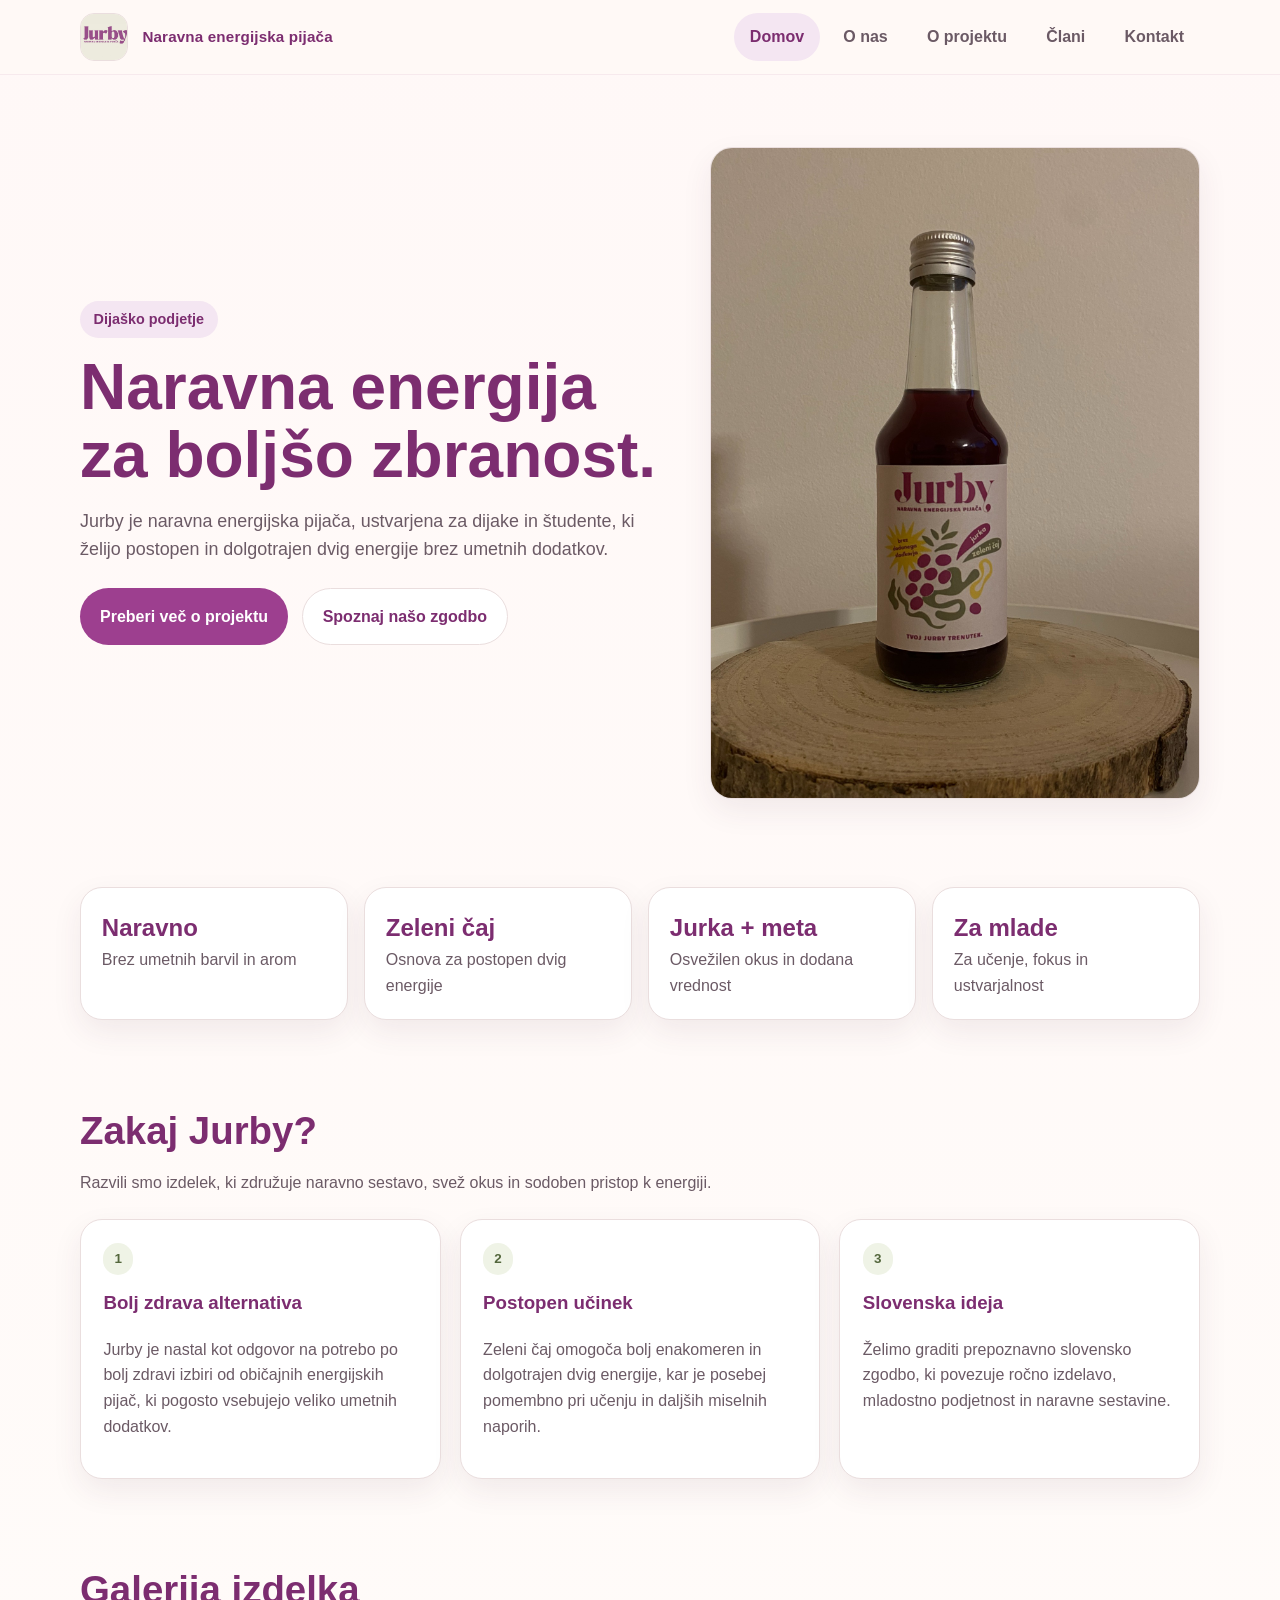
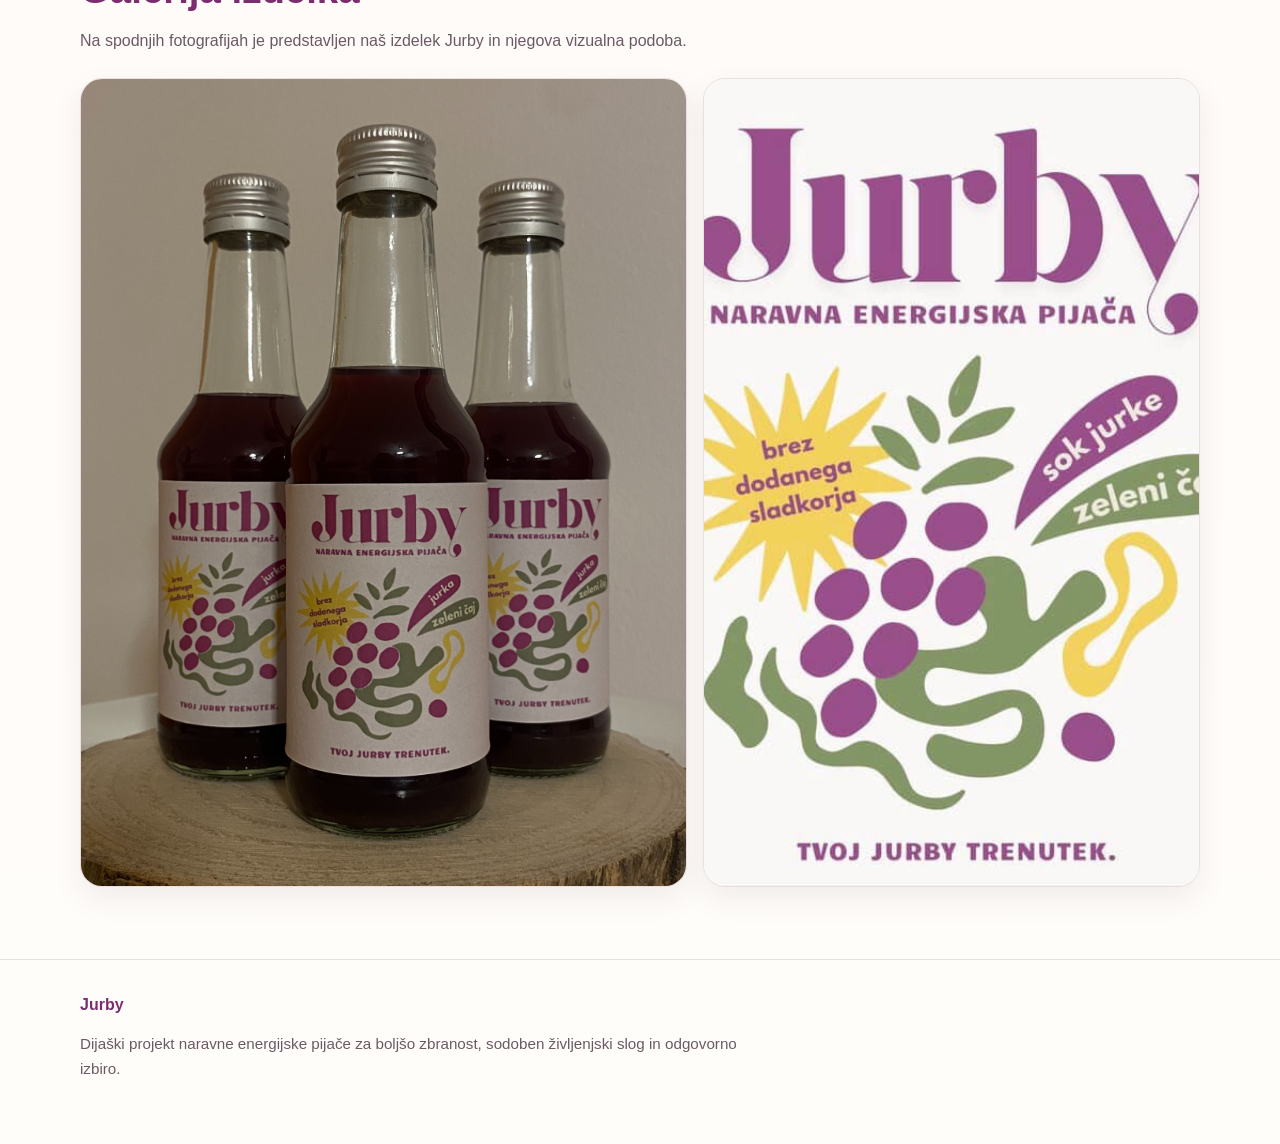
==== index.html @ 3bf28162 "Jurby 20260317 Naravna energijska pijača Jurby 20260317" ====
<!DOCTYPE html>
<html lang="sl">
<head>
  <meta charset="UTF-8">
  <meta name="viewport" content="width=device-width, initial-scale=1.0">
  <title>Jurby | Naravna energijska pijača</title>
  <meta name="description" content="Jurby je dijaški projekt naravne energijske pijače na osnovi zelenega čaja, jurkinega soka in mete.">
  <link rel="stylesheet" href="style.css">
</head>
<body>
  <header class="site-header">
    <div class="container navbar">
      <a class="brand" href="index.html">
        <img src="assets/jurbyLogo.jpg" alt="Jurby logotip">
        <span>Naravna energijska pijača</span>
      </a>
      <nav class="nav-links" aria-label="Glavna navigacija">
        <a class="active" href="index.html">Domov</a>
        <a href="about.html">O nas</a>
        <a href="project.html">O projektu</a>
        <a href="members.html">Člani</a>
        <a href="contact.html">Kontakt</a>
      </nav>
    </div>
  </header>

  <main>
    <section class="hero">
      <div class="container hero-grid">
        <div>
          <span class="eyebrow">Dijaško podjetje</span>
          <h1>Naravna energija za boljšo zbranost.</h1>
          <p class="lead">Jurby je naravna energijska pijača, ustvarjena za dijake in študente, ki želijo postopen in dolgotrajen dvig energije brez umetnih dodatkov.</p>
          <div class="cta-row">
            <a class="button primary" href="project.html">Preberi več o projektu</a>
            <a class="button secondary" href="about.html">Spoznaj našo zgodbo</a>
          </div>
        </div>
        <div class="hero-card">
          <img src="assets/izdelek-1.jpeg" alt="Steklenička pijače Jurby">
        </div>
      </div>
    </section>

    <section class="section">
      <div class="container">
        <div class="stats">
          <div class="card stat">
            <strong>Naravno</strong>
            <span>Brez umetnih barvil in arom</span>
          </div>
          <div class="card stat">
            <strong>Zeleni čaj</strong>
            <span>Osnova za postopen dvig energije</span>
          </div>
          <div class="card stat">
            <strong>Jurka + meta</strong>
            <span>Osvežilen okus in dodana vrednost</span>
          </div>
          <div class="card stat">
            <strong>Za mlade</strong>
            <span>Za učenje, fokus in ustvarjalnost</span>
          </div>
        </div>
      </div>
    </section>

    <section class="section">
      <div class="container">
        <h2 class="section-title">Zakaj Jurby?</h2>
        <p class="section-subtitle">Razvili smo izdelek, ki združuje naravno sestavo, svež okus in sodoben pristop k energiji.</p>
        <div class="grid-3">
          <article class="card feature">
            <span class="kicker">1</span>
            <h3>Bolj zdrava alternativa</h3>
            <p>Jurby je nastal kot odgovor na potrebo po bolj zdravi izbiri od običajnih energijskih pijač, ki pogosto vsebujejo veliko umetnih dodatkov.</p>
          </article>
          <article class="card feature">
            <span class="kicker">2</span>
            <h3>Postopen učinek</h3>
            <p>Zeleni čaj omogoča bolj enakomeren in dolgotrajen dvig energije, kar je posebej pomembno pri učenju in daljših miselnih naporih.</p>
          </article>
          <article class="card feature">
            <span class="kicker">3</span>
            <h3>Slovenska ideja</h3>
            <p>Želimo graditi prepoznavno slovensko zgodbo, ki povezuje ročno izdelavo, mladostno podjetnost in naravne sestavine.</p>
          </article>
        </div>
      </div>
    </section>

    <section class="section">
      <div class="container">
        <h2 class="section-title">Galerija izdelka</h2>
        <p class="section-subtitle">Na spodnjih fotografijah je predstavljen naš izdelek Jurby in njegova vizualna podoba.</p>
        <div class="gallery">
          <div class="card"><img src="assets/izdelek-3.jpeg" alt="Tri stekleničke pijače Jurby"></div>
          <div class="card"><img src="assets/logo-jurby.jpeg" alt="Jurby logotip"></div>
        </div>
      </div>
    </section>
  </main>

  <footer class="site-footer">
    <div class="container footer-grid">
      <div>
        <strong class="highlight">Jurby</strong>
        <p class="small">Dijaški projekt naravne energijske pijače za boljšo zbranost, sodoben življenjski slog in odgovorno izbiro.</p>
      </div>
      <div>
   
      </div>
    </div>
  </footer>
</body>
</html>
---- style.css ----
:root {
  --bg: #fff9f6;
  --card: #ffffff;
  --text: #3b2d35;
  --muted: #6b5a65;
  --primary: #9d3f8f;
  --primary-dark: #7c2d70;
  --accent: #91a36d;
  --accent-2: #efcc54;
  --border: #eadede;
  --shadow: 0 12px 30px rgba(74, 37, 61, 0.08);
  --radius: 22px;
  --max: 1120px;
}

* { box-sizing: border-box; }
html { scroll-behavior: smooth; }
body {
  margin: 0;
  font-family: Arial, Helvetica, sans-serif;
  color: var(--text);
  background: linear-gradient(180deg, #fff8f7 0%, #fffdfa 100%);
  line-height: 1.6;
}
img { max-width: 100%; display: block; }
a { color: inherit; text-decoration: none; }

.container {
  width: min(var(--max), calc(100% - 2rem));
  margin: 0 auto;
}

.site-header {
  position: sticky;
  top: 0;
  z-index: 20;
  background: rgba(255, 249, 246, 0.92);
  backdrop-filter: blur(12px);
  border-bottom: 1px solid rgba(157, 63, 143, 0.08);
}

.navbar {
  display: flex;
  align-items: center;
  justify-content: space-between;
  gap: 1rem;
  min-height: 74px;
}

.brand {
  display: flex;
  align-items: center;
  gap: 0.9rem;
  font-weight: 700;
}
.brand img {
  width: 48px;
  height: 48px;
  object-fit: cover;
  border-radius: 14px;
  border: 1px solid var(--border);
  background: white;
}
.brand span {
  font-size: 0.95rem;
  color: var(--primary-dark);
  letter-spacing: 0.01em;
}

.nav-links {
  display: flex;
  flex-wrap: wrap;
  gap: 0.45rem;
}
.nav-links a {
  padding: 0.7rem 1rem;
  border-radius: 999px;
  color: var(--muted);
  font-weight: 600;
}
.nav-links a:hover,
.nav-links a.active {
  background: #f4e6f2;
  color: var(--primary-dark);
}

.hero {
  padding: 4.5rem 0 3rem;
}
.hero-grid {
  display: grid;
  grid-template-columns: 1.1fr 0.9fr;
  gap: 2rem;
  align-items: center;
}
.eyebrow {
  display: inline-block;
  font-size: 0.9rem;
  font-weight: 700;
  color: var(--primary-dark);
  background: #f4e6f2;
  border-radius: 999px;
  padding: 0.45rem 0.85rem;
  margin-bottom: 1rem;
}
.hero h1, .page-hero h1 {
  font-size: clamp(2.2rem, 5vw, 4.2rem);
  line-height: 1.05;
  margin: 0 0 1rem;
  color: var(--primary-dark);
}
.lead {
  font-size: 1.12rem;
  color: var(--muted);
  margin-bottom: 1.5rem;
}
.cta-row {
  display: flex;
  flex-wrap: wrap;
  gap: 0.85rem;
}
.button {
  display: inline-flex;
  align-items: center;
  justify-content: center;
  padding: 0.92rem 1.25rem;
  border-radius: 999px;
  font-weight: 700;
  transition: 0.2s ease;
}
.button.primary {
  background: var(--primary);
  color: white;
}
.button.primary:hover { background: var(--primary-dark); }
.button.secondary {
  background: white;
  color: var(--primary-dark);
  border: 1px solid var(--border);
}
.button.secondary:hover { background: #faf2f8; }

.hero-card,
.card {
  background: var(--card);
  border: 1px solid var(--border);
  border-radius: var(--radius);
  box-shadow: var(--shadow);
}
.hero-card {
  overflow: hidden;
}
.hero-card img {
  width: 100%;
  height: 100%;
  object-fit: cover;
}

.section {
  padding: 2.5rem 0;
}
.section-title {
  font-size: clamp(1.7rem, 3vw, 2.5rem);
  color: var(--primary-dark);
  margin: 0 0 0.5rem;
}
.section-subtitle {
  color: var(--muted);
  margin: 0 0 1.5rem;
}

.stats {
  display: grid;
  grid-template-columns: repeat(4, 1fr);
  gap: 1rem;
}
.stat {
  padding: 1.3rem;
}
.stat strong {
  display: block;
  color: var(--primary-dark);
  font-size: 1.5rem;
}
.stat span { color: var(--muted); }

.grid-3, .grid-2 {
  display: grid;
  gap: 1.2rem;
}
.grid-3 { grid-template-columns: repeat(3, 1fr); }
.grid-2 { grid-template-columns: repeat(2, 1fr); }

.feature, .member-card, .info-card {
  padding: 1.4rem;
}
.feature h3, .member-card h3, .info-card h3 {
  margin-top: 0;
  color: var(--primary-dark);
}
.kicker {
  display: inline-block;
  font-size: 0.84rem;
  background: #eff3e6;
  color: #54673d;
  border-radius: 999px;
  padding: 0.35rem 0.7rem;
  margin-bottom: 0.8rem;
  font-weight: 700;
}

.gallery {
  display: grid;
  grid-template-columns: 1.1fr 0.9fr;
  gap: 1rem;
}
.gallery .card {
  overflow: hidden;
}
.gallery img {
  width: 100%;
  height: 100%;
  object-fit: cover;
}

.page-hero {
  padding: 3.5rem 0 1.5rem;
}
.page-hero p {
  max-width: 780px;
  color: var(--muted);
  font-size: 1.05rem;
}
.content p { color: var(--muted); }
.content ul {
  color: var(--muted);
  padding-left: 1.2rem;
}

.member-card p,
.info-card p,
.feature p { color: var(--muted); }
.member-role {
  color: var(--primary);
  font-weight: 700;
  margin-top: -0.4rem;
}

.contact-box {
  padding: 1.5rem;
}
.contact-box strong { color: var(--primary-dark); }

.site-footer {
  margin-top: 2rem;
  border-top: 1px solid var(--border);
  padding: 2rem 0 3rem;
  color: var(--muted);
}
.footer-grid {
  display: grid;
  grid-template-columns: 1.2fr 0.8fr;
  gap: 1rem;
}
.small { font-size: 0.95rem; }

.highlight {
  color: var(--primary-dark);
  font-weight: 700;
}

@media (max-width: 900px) {
  .hero-grid,
  .gallery,
  .grid-3,
  .grid-2,
  .stats,
  .footer-grid {
    grid-template-columns: 1fr;
  }

  .navbar {
    flex-direction: column;
    align-items: flex-start;
    padding: 0.8rem 0;
  }

  .nav-links {
    width: 100%;
  }
}
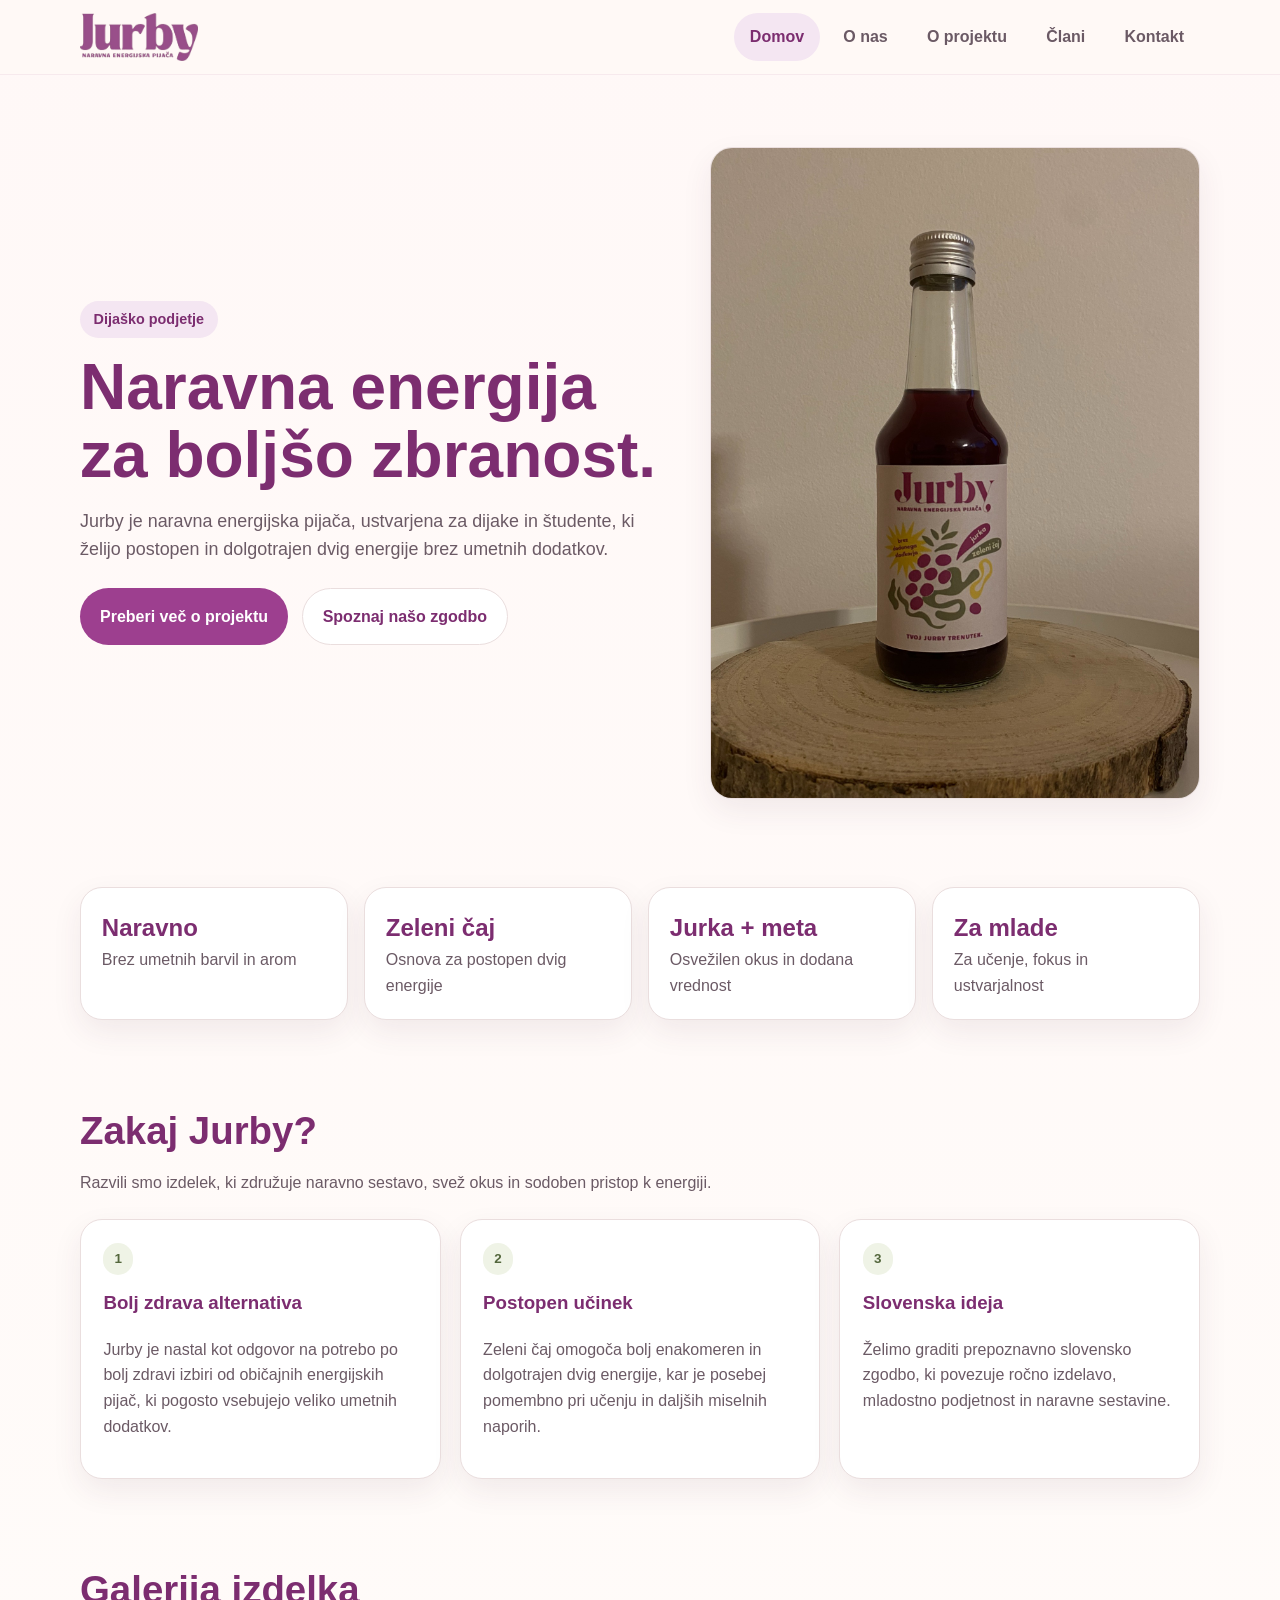
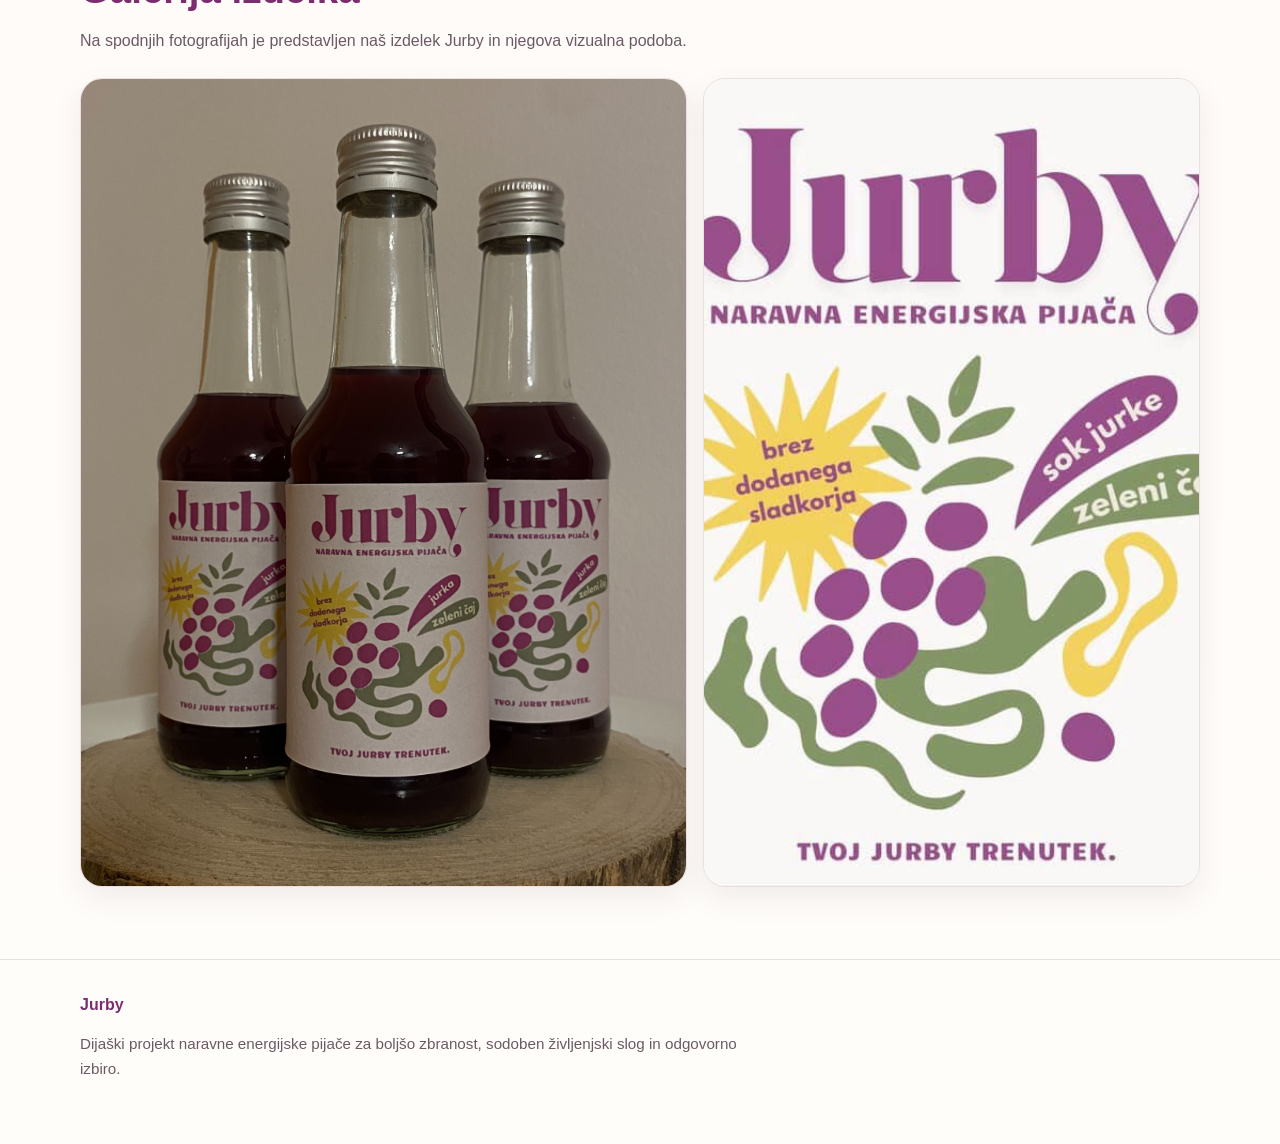
==== commit e3fab77f: "Add files via upload" ====
--- a/index.html
+++ b/index.html
@@ -11,8 +11,7 @@
   <header class="site-header">
     <div class="container navbar">
       <a class="brand" href="index.html">
-        <img src="assets/jurbyLogo.jpg" alt="Jurby logotip">
-        <span>Naravna energijska pijača</span>
+        <img src="assets/jurby_logo.svg" alt="Jurby logotip">
       </a>
       <nav class="nav-links" aria-label="Glavna navigacija">
         <a class="active" href="index.html">Domov</a>
--- a/style.css
+++ b/style.css
@@ -54,12 +54,12 @@
   font-weight: 700;
 }
 .brand img {
-  width: 48px;
-  height: 48px;
-  object-fit: cover;
-  border-radius: 14px;
-  border: 1px solid var(--border);
-  background: white;
+  height: 48px;     /* kontrolira višino */
+  width: auto;      /* ohrani proporcije */
+  object-fit: contain; /* NE reže več */
+  border: none;     /* opcijsko odstrani okvir */
+  background: transparent;
+}
 }
 .brand span {
   font-size: 0.95rem;
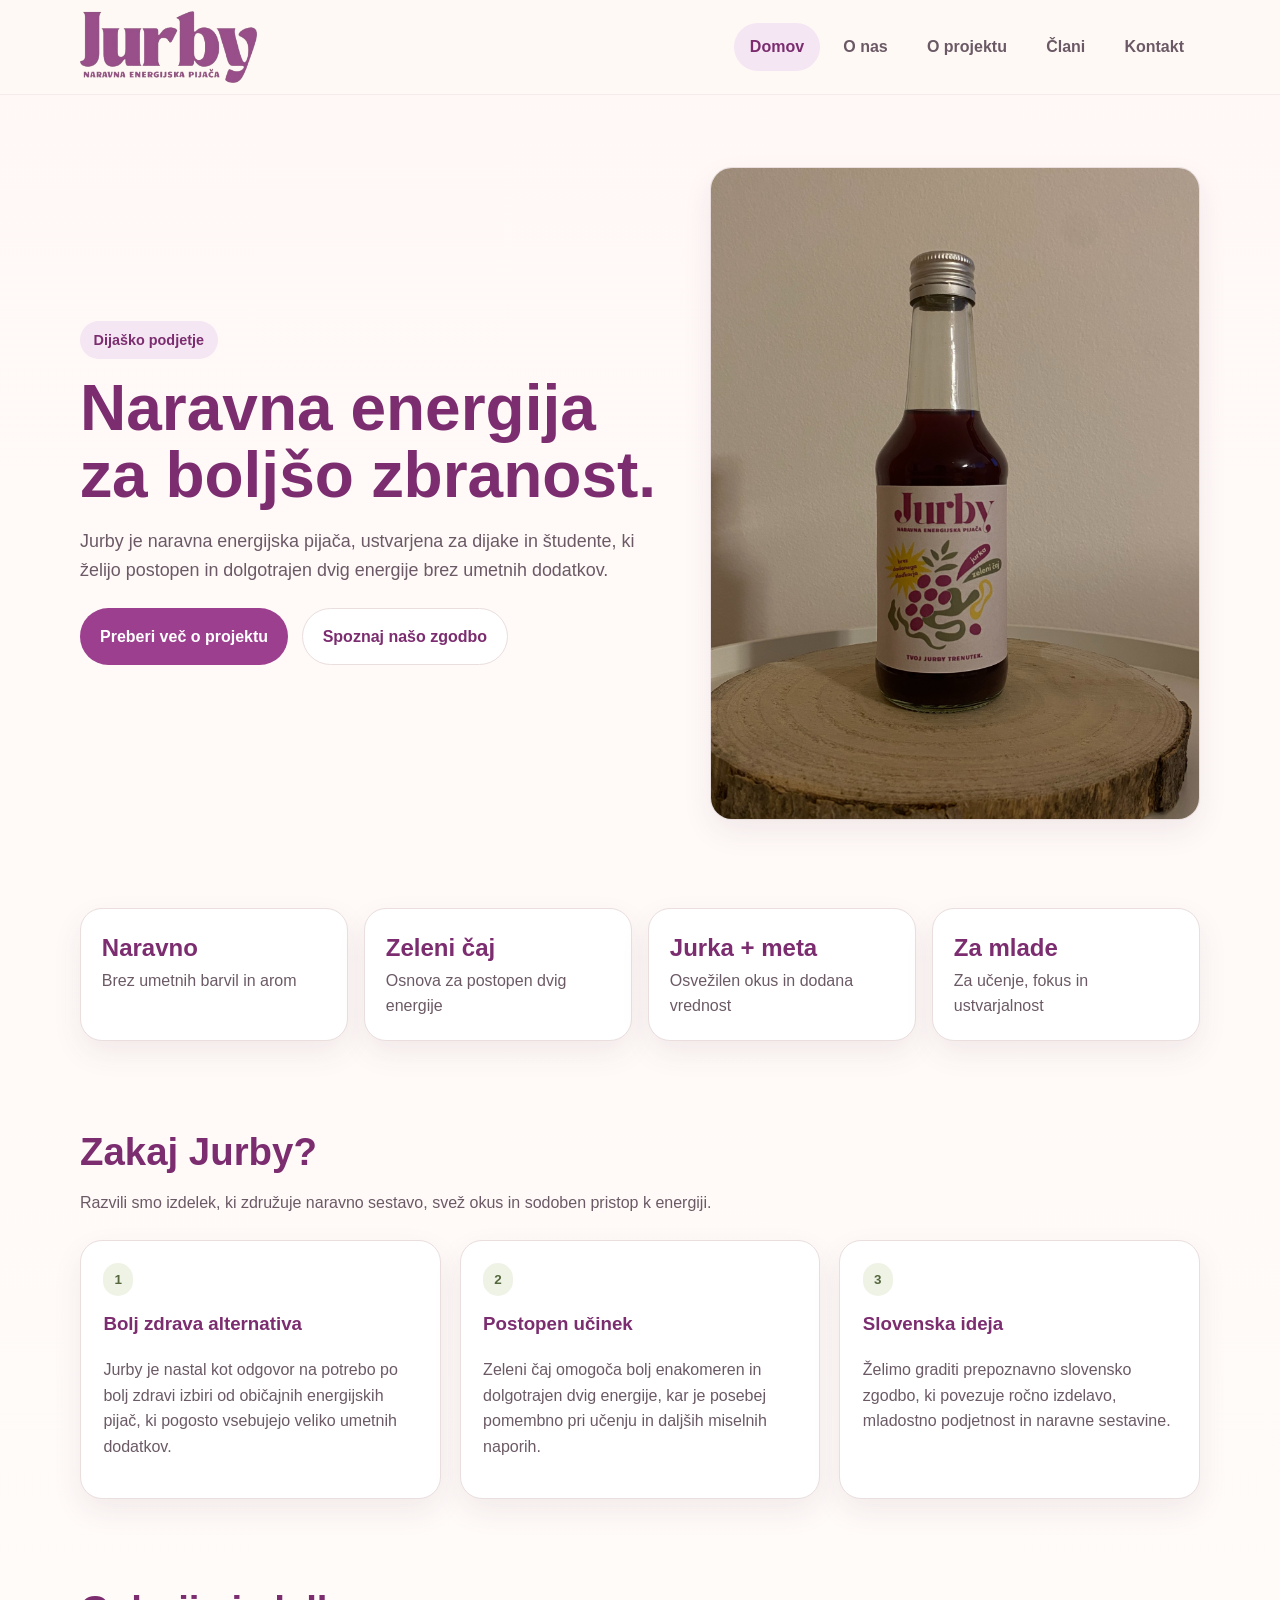
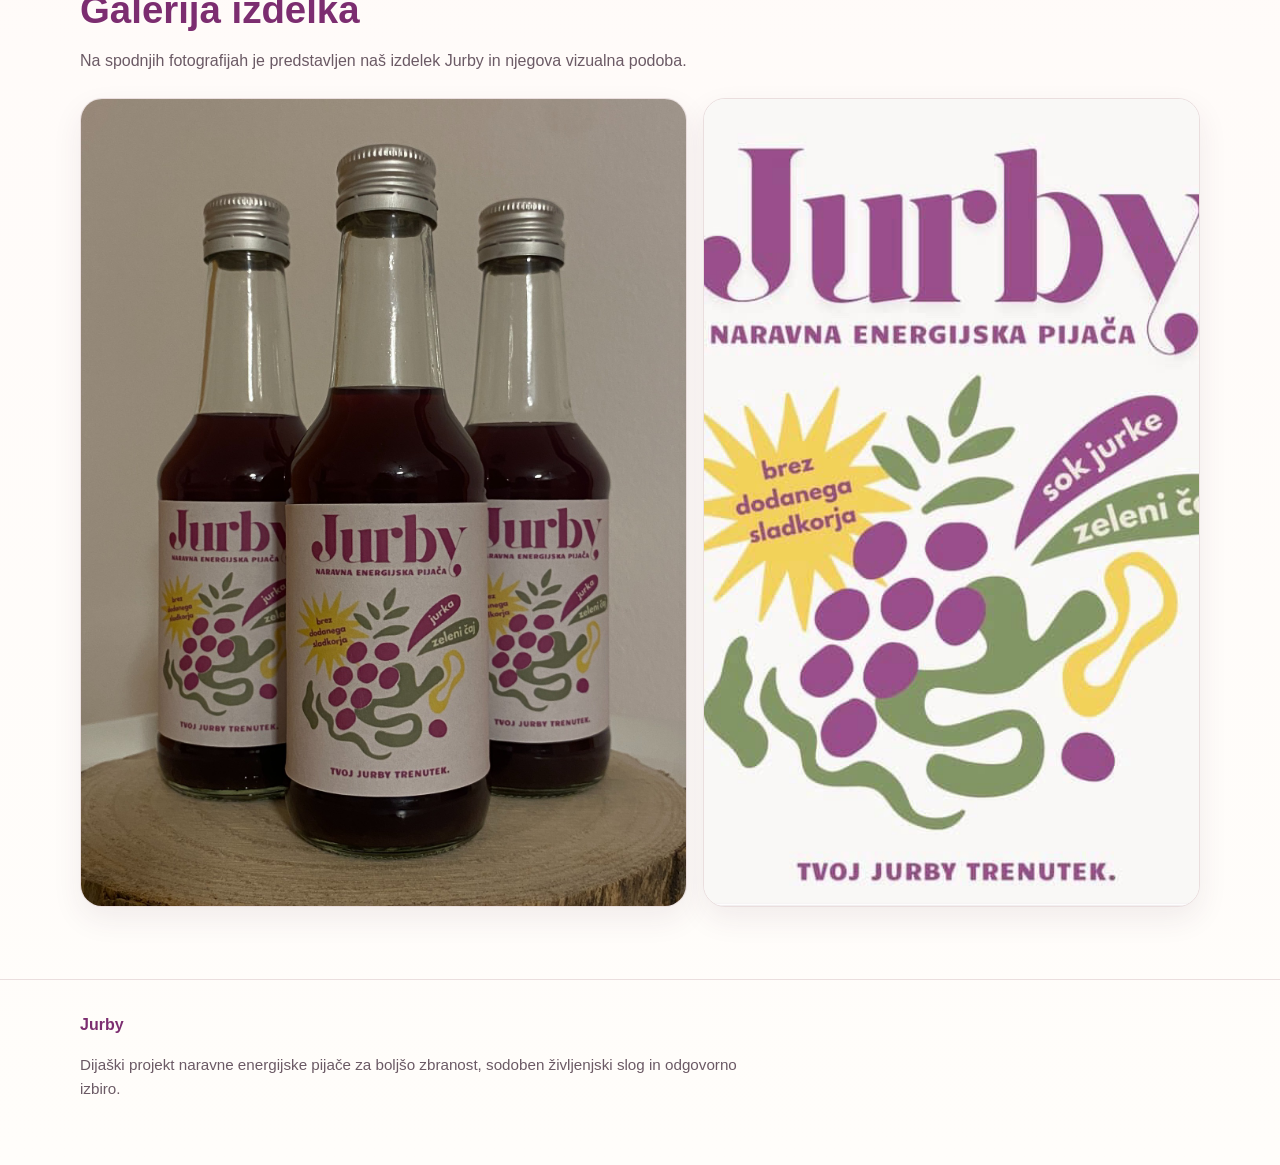
==== commit 8c8d8dc5: "komentar sproži deploy komentar sproži deploy" ====
--- a/index.html
+++ b/index.html
@@ -8,6 +8,7 @@
   <link rel="stylesheet" href="style.css">
 </head>
 <body>
+  <!-- refresh -->
   <header class="site-header">
     <div class="container navbar">
       <a class="brand" href="index.html">
--- a/style.css
+++ b/style.css
@@ -14,7 +14,9 @@
 }
 
 * { box-sizing: border-box; }
+
 html { scroll-behavior: smooth; }
+
 body {
   margin: 0;
   font-family: Arial, Helvetica, sans-serif;
@@ -22,8 +24,16 @@
   background: linear-gradient(180deg, #fff8f7 0%, #fffdfa 100%);
   line-height: 1.6;
 }
-img { max-width: 100%; display: block; }
-a { color: inherit; text-decoration: none; }
+
+img {
+  max-width: 100%;
+  display: block;
+}
+
+a {
+  color: inherit;
+  text-decoration: none;
+}
 
 .container {
   width: min(var(--max), calc(100% - 2rem));
@@ -44,40 +54,51 @@
   align-items: center;
   justify-content: space-between;
   gap: 1rem;
-  min-height: 74px;
+  min-height: 84px;
+  padding: 0.7rem 0;
 }
 
 .brand {
   display: flex;
   align-items: center;
-  gap: 0.9rem;
-  font-weight: 700;
-}
+  gap: 0.8rem;
+  font-weight: 700;
+  flex-shrink: 0;
+}
+
 .brand img {
-  height: 48px;     /* kontrolira višino */
-  width: auto;      /* ohrani proporcije */
-  object-fit: contain; /* NE reže več */
-  border: none;     /* opcijsko odstrani okvir */
+  height: clamp(52px, 6vw, 72px);
+  width: auto;
+  object-fit: contain;
+  display: block;
+  border: none;
   background: transparent;
-}
-}
+  flex-shrink: 0;
+}
+
 .brand span {
-  font-size: 0.95rem;
+  font-size: clamp(0.72rem, 1.2vw, 0.95rem);
   color: var(--primary-dark);
   letter-spacing: 0.01em;
+  line-height: 1.15;
+  white-space: nowrap;
 }
 
 .nav-links {
   display: flex;
   flex-wrap: wrap;
+  justify-content: flex-end;
   gap: 0.45rem;
 }
+
 .nav-links a {
   padding: 0.7rem 1rem;
   border-radius: 999px;
   color: var(--muted);
   font-weight: 600;
-}
+  transition: 0.2s ease;
+}
+
 .nav-links a:hover,
 .nav-links a.active {
   background: #f4e6f2;
@@ -87,12 +108,14 @@
 .hero {
   padding: 4.5rem 0 3rem;
 }
+
 .hero-grid {
   display: grid;
   grid-template-columns: 1.1fr 0.9fr;
   gap: 2rem;
   align-items: center;
 }
+
 .eyebrow {
   display: inline-block;
   font-size: 0.9rem;
@@ -103,22 +126,27 @@
   padding: 0.45rem 0.85rem;
   margin-bottom: 1rem;
 }
-.hero h1, .page-hero h1 {
+
+.hero h1,
+.page-hero h1 {
   font-size: clamp(2.2rem, 5vw, 4.2rem);
   line-height: 1.05;
   margin: 0 0 1rem;
   color: var(--primary-dark);
 }
+
 .lead {
   font-size: 1.12rem;
   color: var(--muted);
   margin-bottom: 1.5rem;
 }
+
 .cta-row {
   display: flex;
   flex-wrap: wrap;
   gap: 0.85rem;
 }
+
 .button {
   display: inline-flex;
   align-items: center;
@@ -128,17 +156,25 @@
   font-weight: 700;
   transition: 0.2s ease;
 }
+
 .button.primary {
   background: var(--primary);
   color: white;
 }
-.button.primary:hover { background: var(--primary-dark); }
+
+.button.primary:hover {
+  background: var(--primary-dark);
+}
+
 .button.secondary {
   background: white;
   color: var(--primary-dark);
   border: 1px solid var(--border);
 }
-.button.secondary:hover { background: #faf2f8; }
+
+.button.secondary:hover {
+  background: #faf2f8;
+}
 
 .hero-card,
 .card {
@@ -147,9 +183,11 @@
   border-radius: var(--radius);
   box-shadow: var(--shadow);
 }
+
 .hero-card {
   overflow: hidden;
 }
+
 .hero-card img {
   width: 100%;
   height: 100%;
@@ -159,11 +197,13 @@
 .section {
   padding: 2.5rem 0;
 }
+
 .section-title {
   font-size: clamp(1.7rem, 3vw, 2.5rem);
   color: var(--primary-dark);
   margin: 0 0 0.5rem;
 }
+
 .section-subtitle {
   color: var(--muted);
   margin: 0 0 1.5rem;
@@ -174,30 +214,48 @@
   grid-template-columns: repeat(4, 1fr);
   gap: 1rem;
 }
+
 .stat {
   padding: 1.3rem;
 }
+
 .stat strong {
   display: block;
   color: var(--primary-dark);
   font-size: 1.5rem;
 }
-.stat span { color: var(--muted); }
-
-.grid-3, .grid-2 {
+
+.stat span {
+  color: var(--muted);
+}
+
+.grid-3,
+.grid-2 {
   display: grid;
   gap: 1.2rem;
 }
-.grid-3 { grid-template-columns: repeat(3, 1fr); }
-.grid-2 { grid-template-columns: repeat(2, 1fr); }
-
-.feature, .member-card, .info-card {
+
+.grid-3 {
+  grid-template-columns: repeat(3, 1fr);
+}
+
+.grid-2 {
+  grid-template-columns: repeat(2, 1fr);
+}
+
+.feature,
+.member-card,
+.info-card {
   padding: 1.4rem;
 }
-.feature h3, .member-card h3, .info-card h3 {
+
+.feature h3,
+.member-card h3,
+.info-card h3 {
   margin-top: 0;
   color: var(--primary-dark);
 }
+
 .kicker {
   display: inline-block;
   font-size: 0.84rem;
@@ -214,9 +272,11 @@
   grid-template-columns: 1.1fr 0.9fr;
   gap: 1rem;
 }
+
 .gallery .card {
   overflow: hidden;
 }
+
 .gallery img {
   width: 100%;
   height: 100%;
@@ -226,12 +286,17 @@
 .page-hero {
   padding: 3.5rem 0 1.5rem;
 }
+
 .page-hero p {
   max-width: 780px;
   color: var(--muted);
   font-size: 1.05rem;
 }
-.content p { color: var(--muted); }
+
+.content p {
+  color: var(--muted);
+}
+
 .content ul {
   color: var(--muted);
   padding-left: 1.2rem;
@@ -239,7 +304,10 @@
 
 .member-card p,
 .info-card p,
-.feature p { color: var(--muted); }
+.feature p {
+  color: var(--muted);
+}
+
 .member-role {
   color: var(--primary);
   font-weight: 700;
@@ -249,7 +317,10 @@
 .contact-box {
   padding: 1.5rem;
 }
-.contact-box strong { color: var(--primary-dark); }
+
+.contact-box strong {
+  color: var(--primary-dark);
+}
 
 .site-footer {
   margin-top: 2rem;
@@ -257,12 +328,16 @@
   padding: 2rem 0 3rem;
   color: var(--muted);
 }
+
 .footer-grid {
   display: grid;
   grid-template-columns: 1.2fr 0.8fr;
   gap: 1rem;
 }
-.small { font-size: 0.95rem; }
+
+.small {
+  font-size: 0.95rem;
+}
 
 .highlight {
   color: var(--primary-dark);
@@ -282,10 +357,53 @@
   .navbar {
     flex-direction: column;
     align-items: flex-start;
+    gap: 0.8rem;
     padding: 0.8rem 0;
+  }
+
+  .brand {
+    gap: 0.7rem;
+  }
+
+  .brand img {
+    height: clamp(52px, 12vw, 72px);
+  }
+
+  .brand span {
+    font-size: 0.78rem;
+    white-space: normal;
   }
 
   .nav-links {
     width: 100%;
-  }
-}
+    justify-content: flex-start;
+  }
+}
+
+@media (max-width: 640px) {
+  .container {
+    width: min(var(--max), calc(100% - 1.2rem));
+  }
+
+  .navbar {
+    min-height: auto;
+  }
+
+  .brand img {
+    height: 58px;
+  }
+
+  .brand span {
+    font-size: 0.72rem;
+    line-height: 1.2;
+  }
+
+  .nav-links {
+    gap: 0.35rem;
+  }
+
+  .nav-links a {
+    padding: 0.6rem 0.85rem;
+    font-size: 0.95rem;
+  }
+}
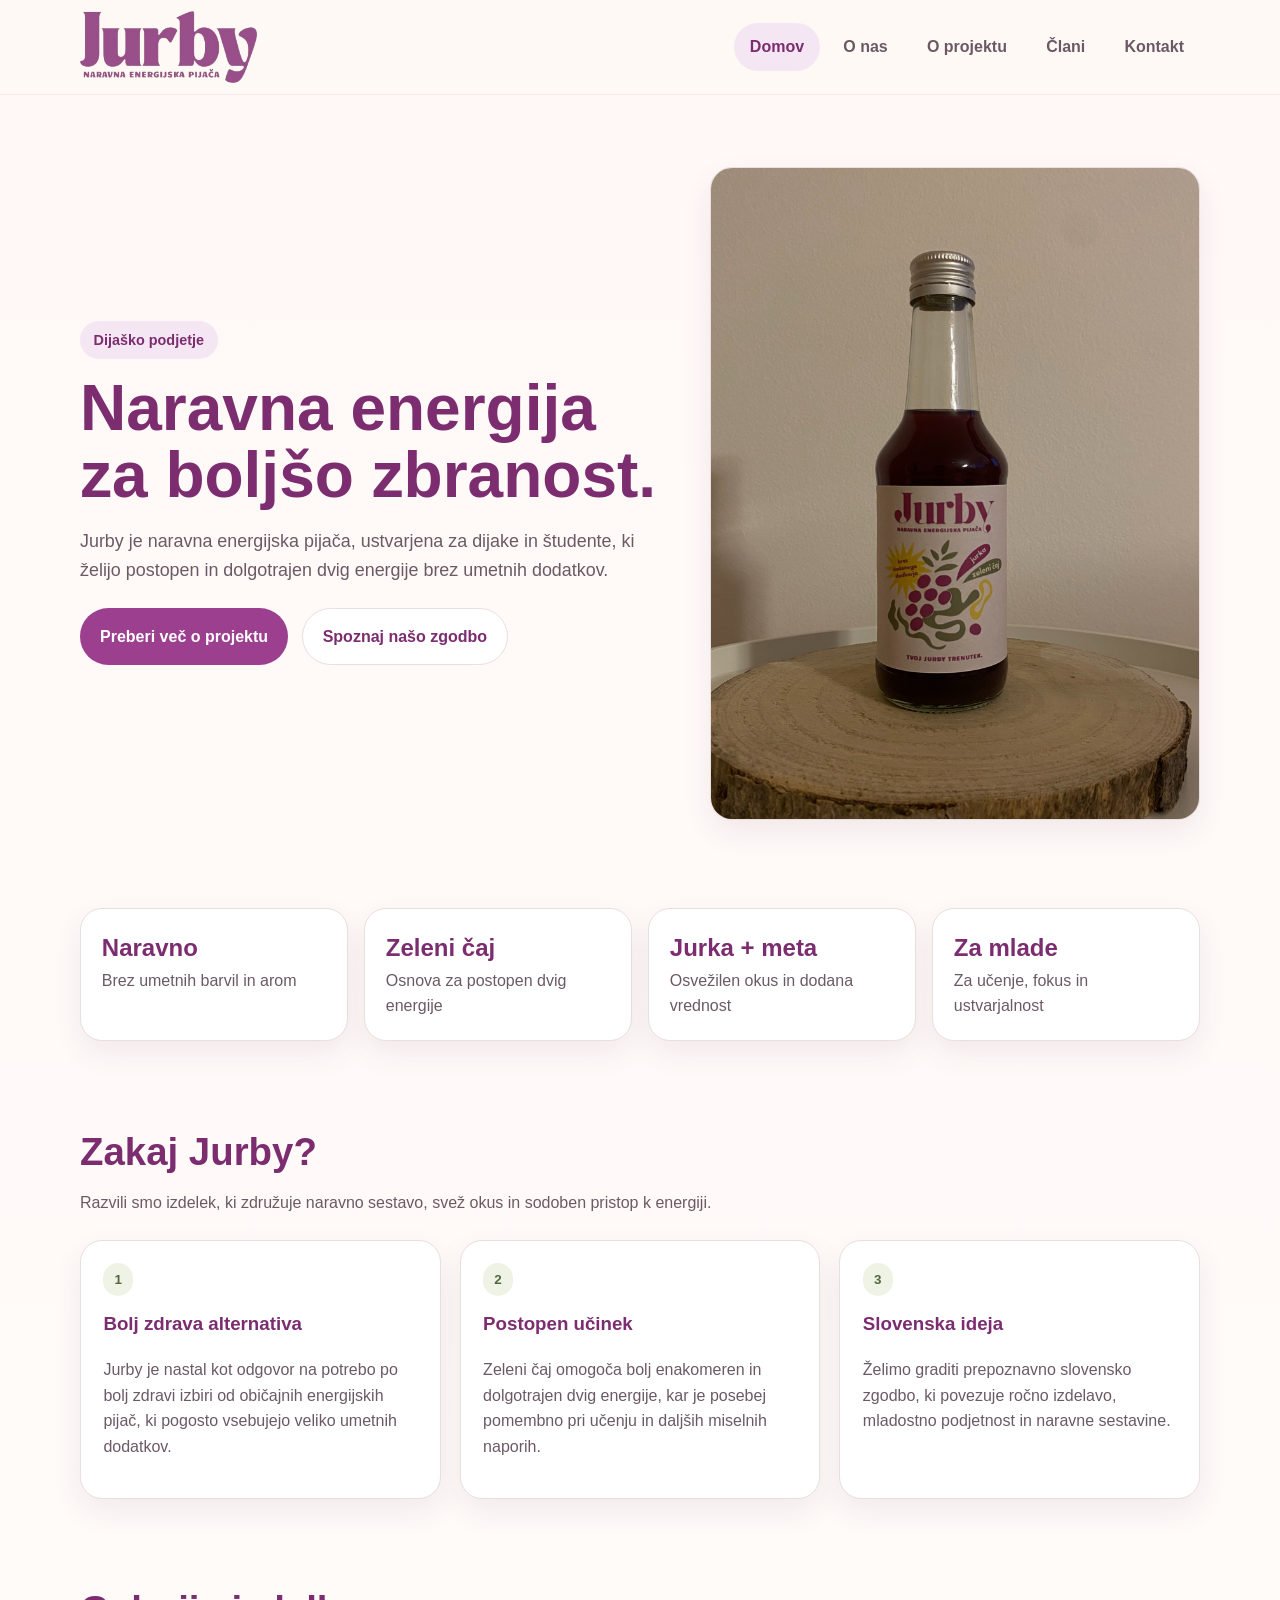
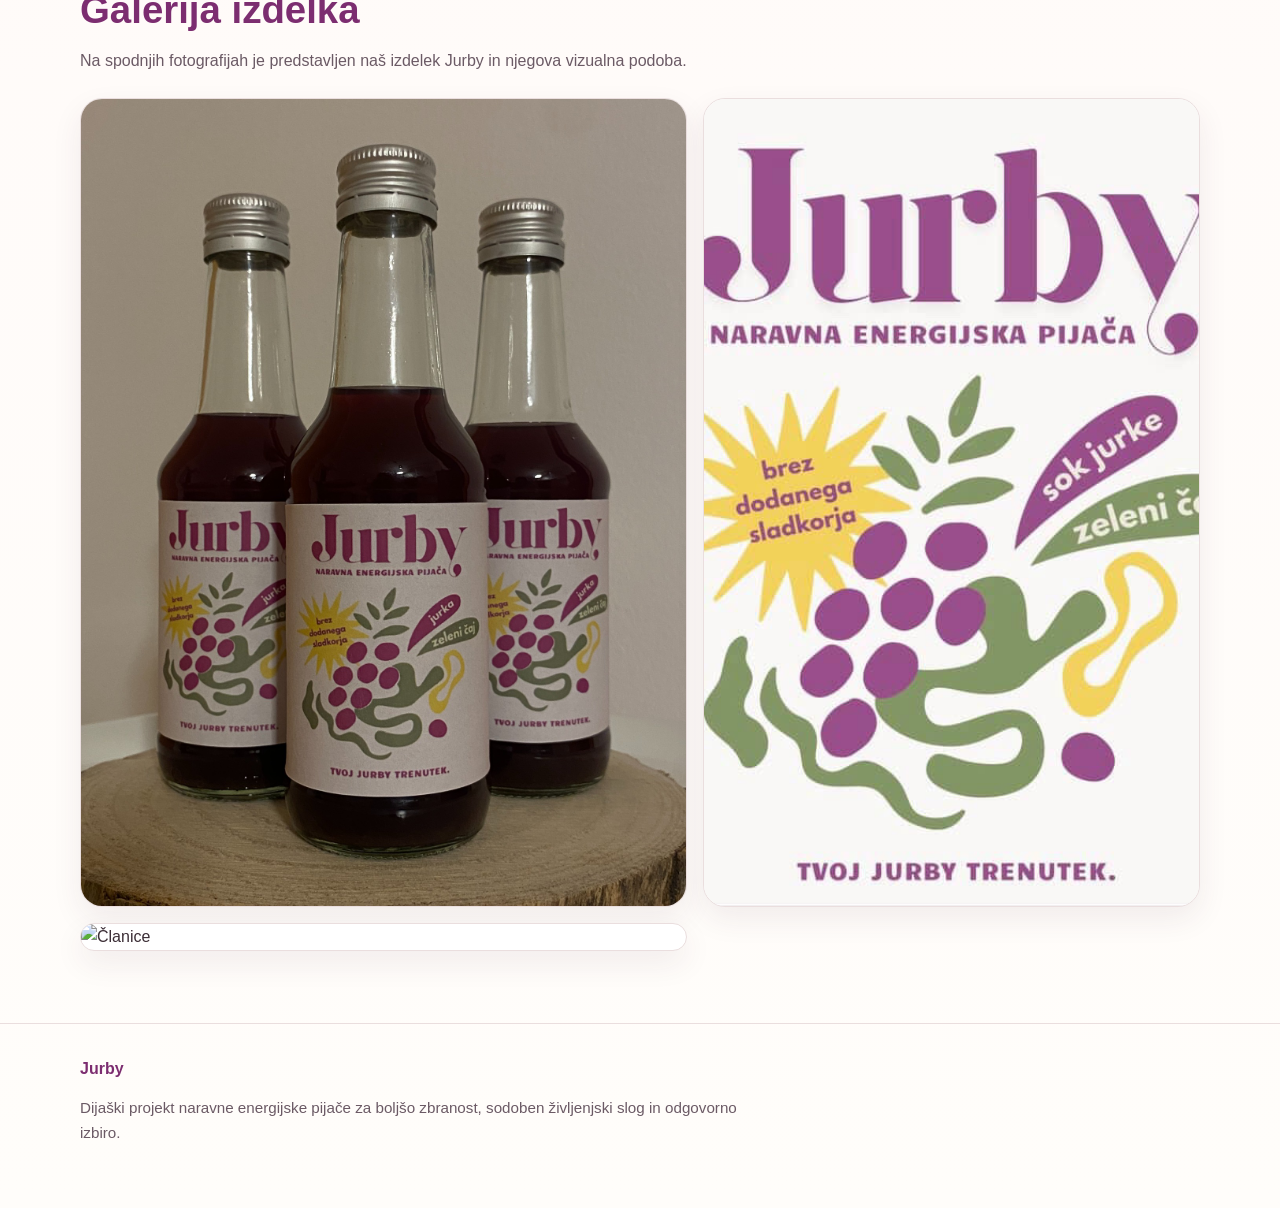
==== commit 99578c3b: "slike članic galerija, hover slike članic galerija, hover" ====
--- a/index.html
+++ b/index.html
@@ -8,7 +8,6 @@
   <link rel="stylesheet" href="style.css">
 </head>
 <body>
-  <!-- refresh -->
   <header class="site-header">
     <div class="container navbar">
       <a class="brand" href="index.html">
@@ -96,9 +95,10 @@
         <div class="gallery">
           <div class="card"><img src="assets/izdelek-3.jpeg" alt="Tri stekleničke pijače Jurby"></div>
           <div class="card"><img src="assets/logo-jurby.jpeg" alt="Jurby logotip"></div>
+		  <div class="card"><img src="assets/ORIG_DSC_0118.jpg" alt="Članice"></div>		  
         </div>
       </div>
-    </section>
+    </section>	
   </main>
 
   <footer class="site-footer">
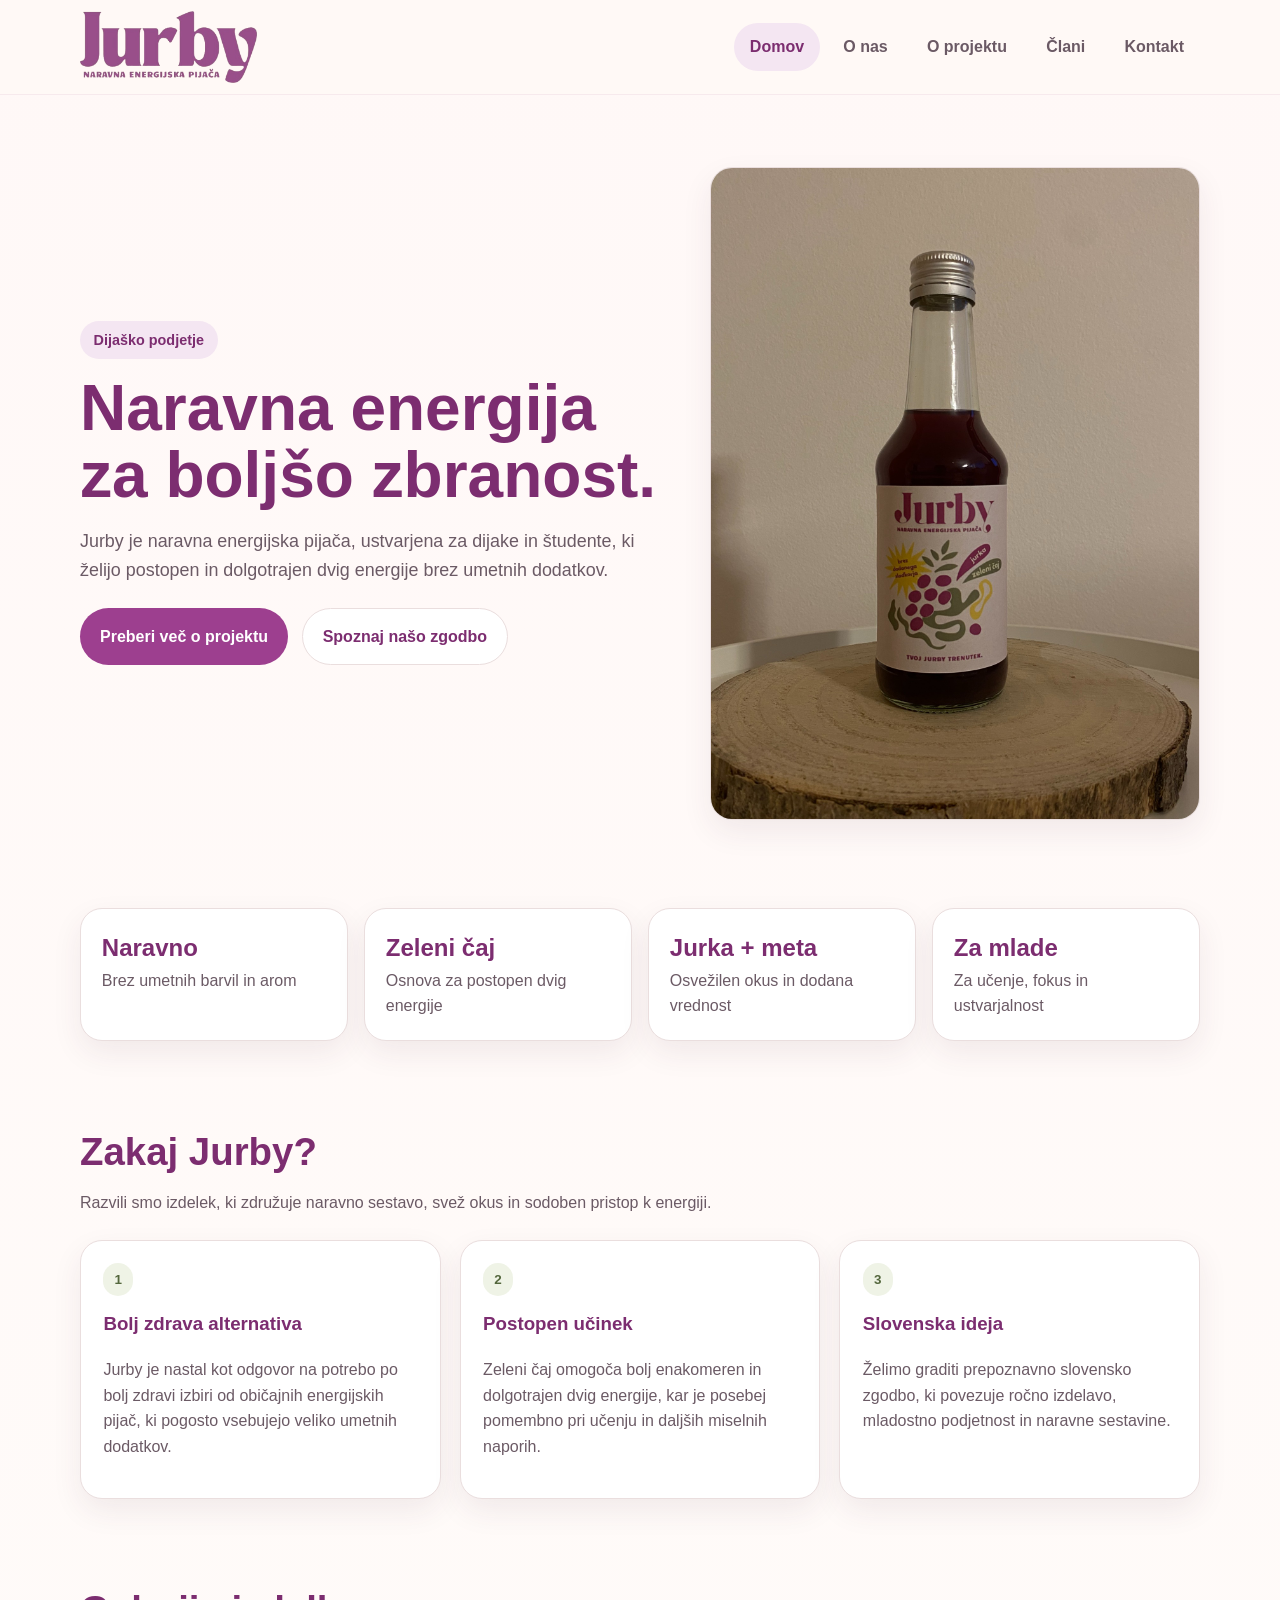
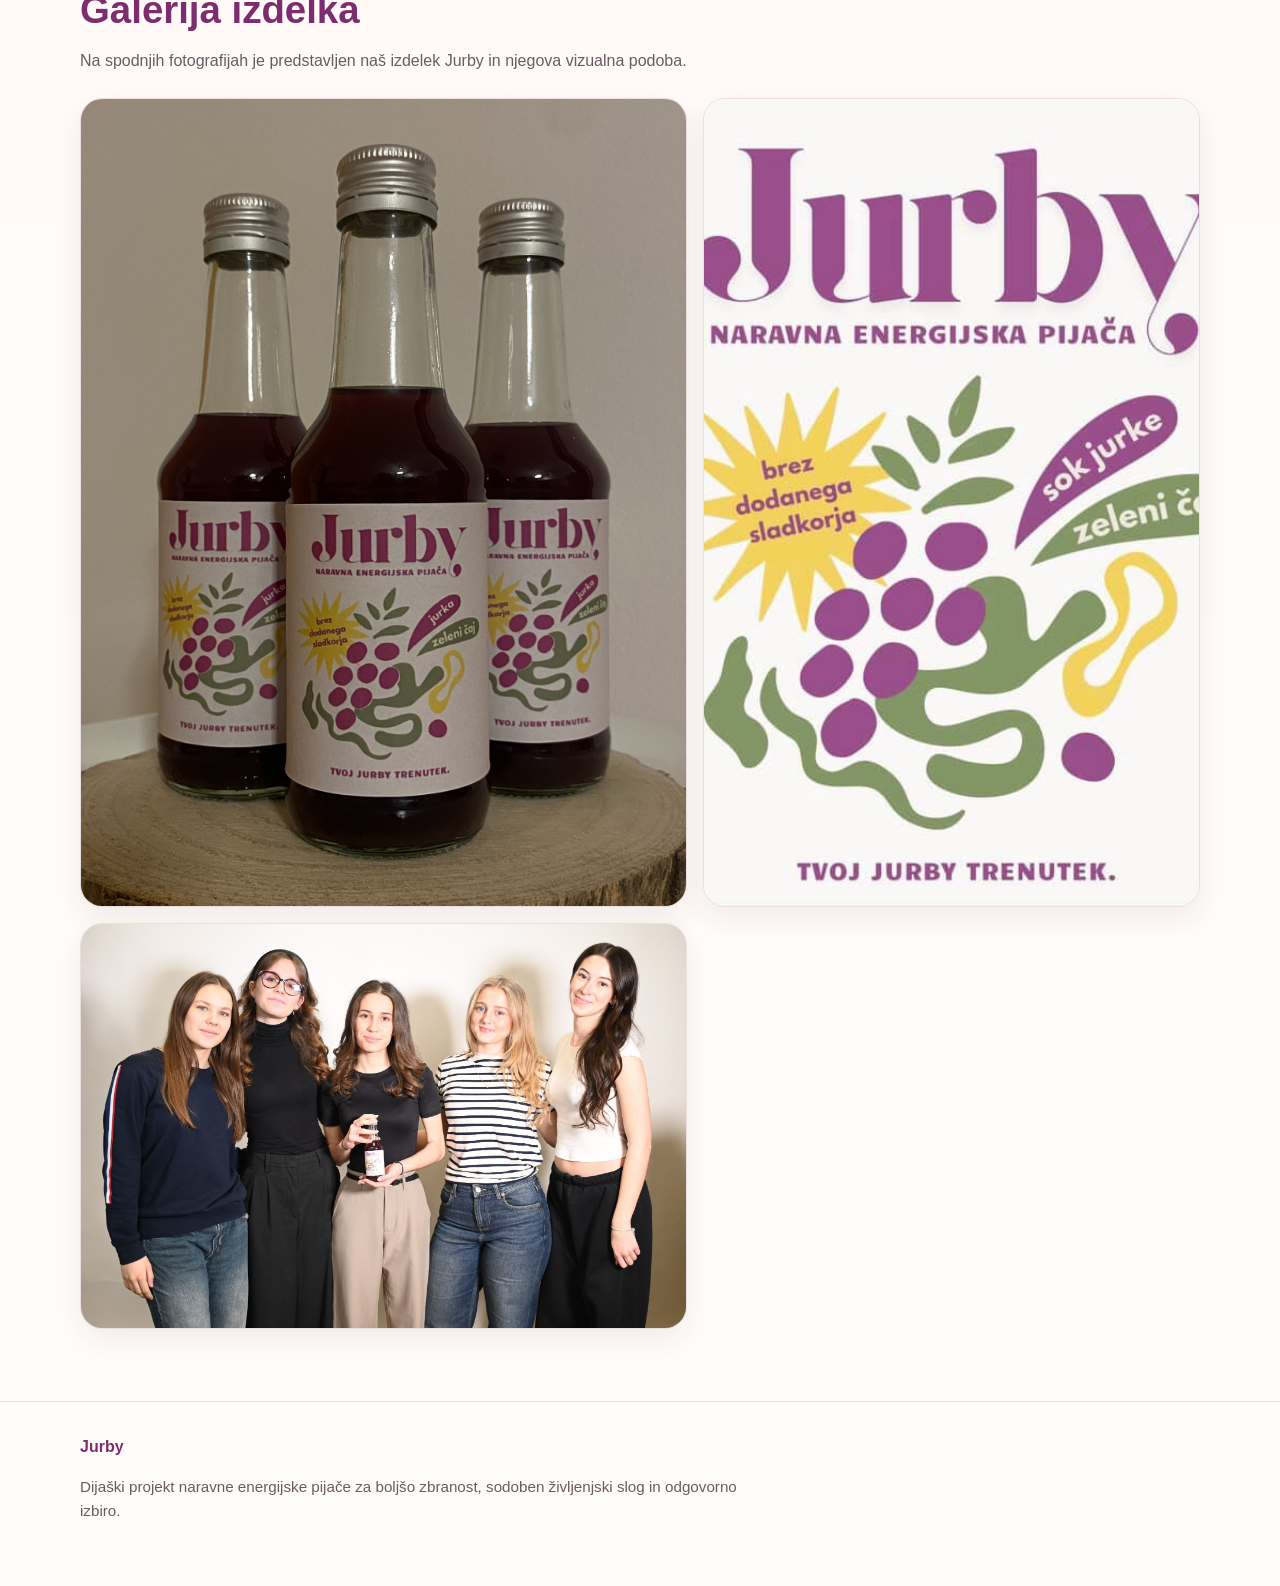
==== commit bf2efad9: "fix fix" ====
--- a/index.html
+++ b/index.html
@@ -95,7 +95,7 @@
         <div class="gallery">
           <div class="card"><img src="assets/izdelek-3.jpeg" alt="Tri stekleničke pijače Jurby"></div>
           <div class="card"><img src="assets/logo-jurby.jpeg" alt="Jurby logotip"></div>
-		  <div class="card"><img src="assets/ORIG_DSC_0118.jpg" alt="Članice"></div>		  
+		  <div class="card"><img src="assets/ORIG_DSC_0118.JPG" alt="Članice"></div>		  
         </div>
       </div>
     </section>	
--- a/style.css
+++ b/style.css
@@ -406,4 +406,78 @@
     padding: 0.6rem 0.85rem;
     font-size: 0.95rem;
   }
+}
+
+.team-gallery {
+  display: grid;
+  grid-template-columns: repeat(4, minmax(120px, 140px));
+  justify-content: start; /* 🔥 to je to */
+
+.team-member {
+  position: relative;
+  width: 140px;
+  height: 140px;
+  margin: 0 auto;
+}
+
+.team-member img {
+  width: 100%;
+  height: 100%;
+  object-fit: cover;
+  object-position: top;
+  border-radius: 50%;
+  border: 4px solid #ece7e2;
+  box-shadow: 0 4px 12px rgba(0,0,0,0.08);
+  transition: transform 0.25s ease, box-shadow 0.25s ease, filter 0.25s ease;
+}
+
+.team-member:hover img {
+  transform: scale(1.05);
+  filter: brightness(0.72);
+  box-shadow: 0 8px 20px rgba(0,0,0,0.14);
+}
+
+.member-overlay {
+  position: absolute;
+  inset: 0;
+  display: flex;
+  align-items: center;
+  justify-content: center;
+  text-align: center;
+  padding: 12px;
+  border-radius: 50%;
+  color: white;
+  font-weight: 600;
+  font-size: 0.95rem;
+  opacity: 0;
+  transition: opacity 0.25s ease;
+  pointer-events: none;
+}
+
+.team-member:hover .member-overlay {
+  opacity: 1;
+}
+
+@media (max-width: 900px) {
+  .team-gallery {
+    grid-template-columns: repeat(3, minmax(110px, 130px));
+    gap: 20px;
+  }
+
+  .team-member {
+    width: 130px;
+    height: 130px;
+  }
+}
+
+@media (max-width: 640px) {
+  .team-gallery {
+    grid-template-columns: repeat(2, minmax(100px, 120px));
+    gap: 18px;
+  }
+
+  .team-member {
+    width: 120px;
+    height: 120px;
+  }
 }
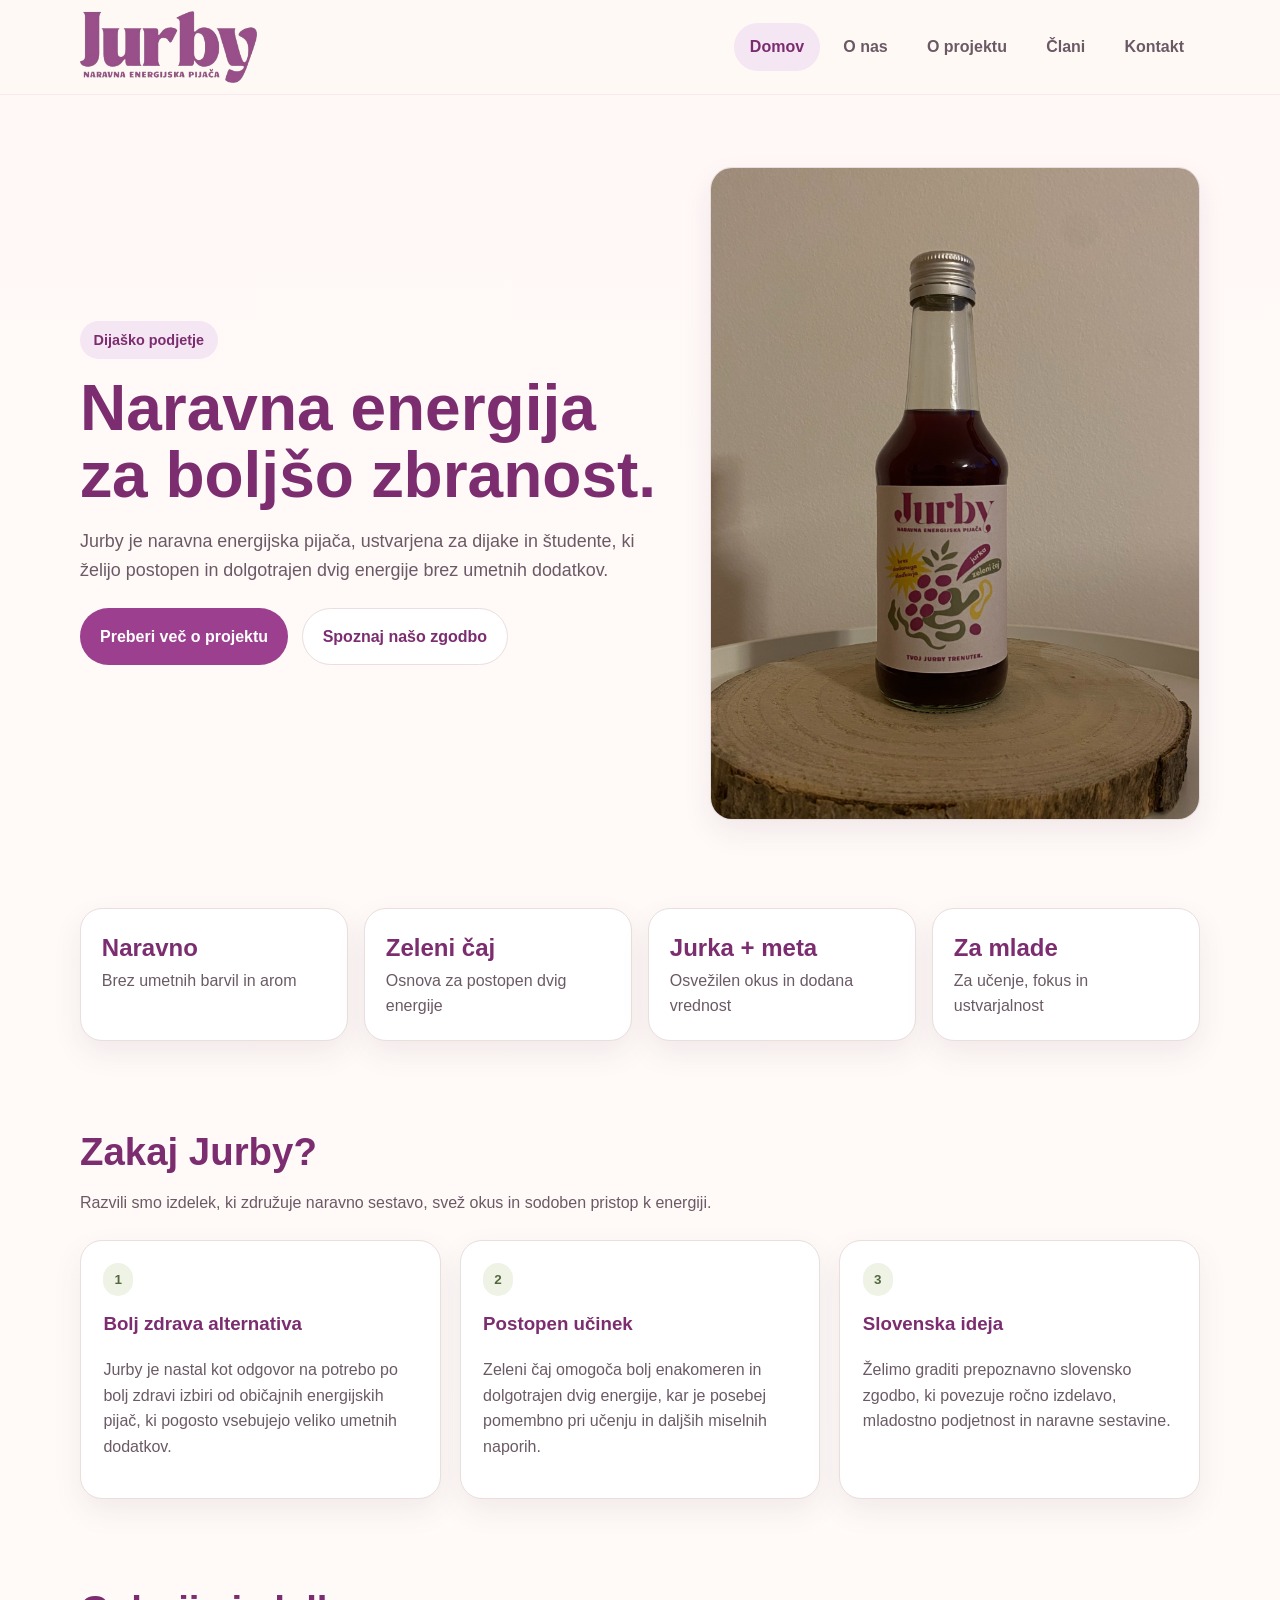
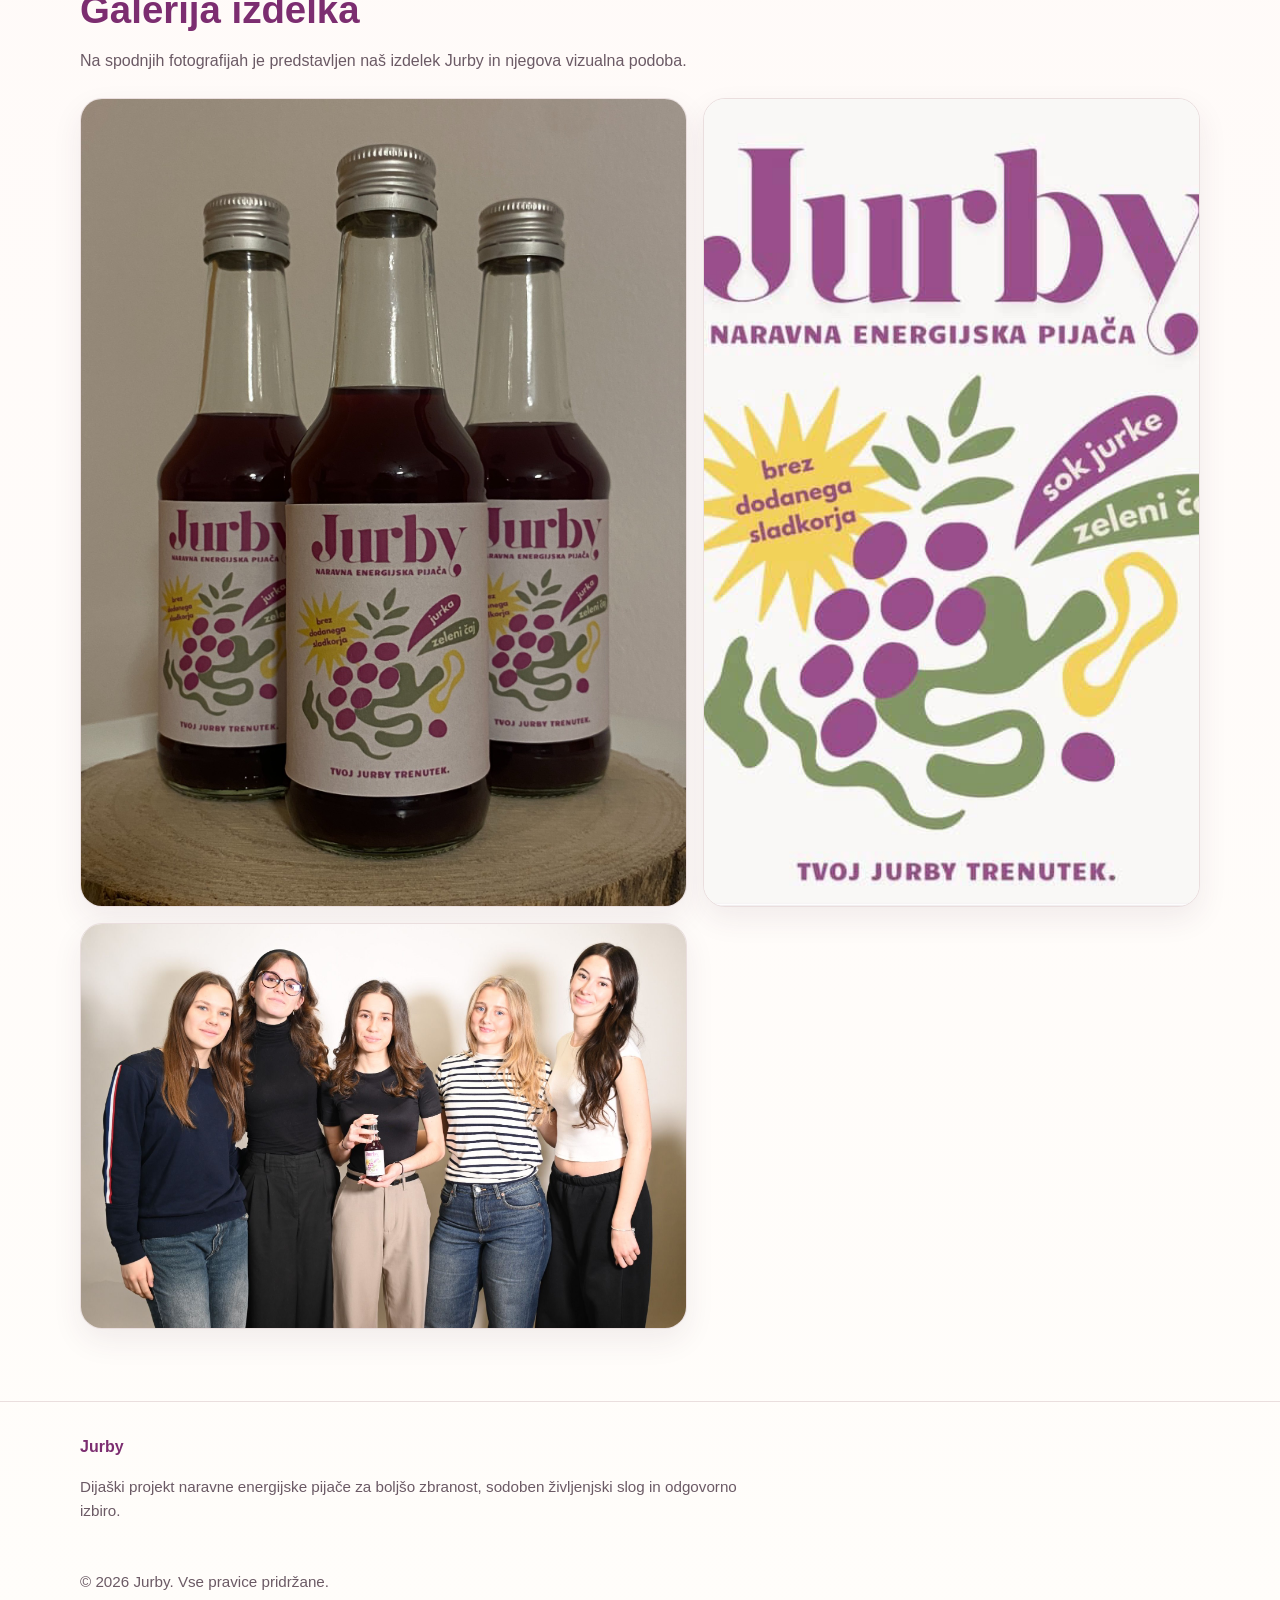
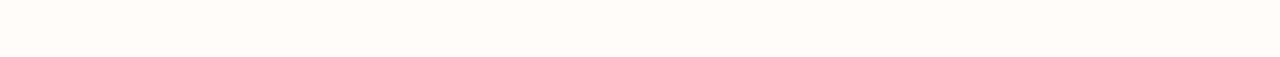
==== commit 02213f33: "copyright dodan copyright dodan" ====
--- a/index.html
+++ b/index.html
@@ -102,15 +102,25 @@
   </main>
 
   <footer class="site-footer">
-    <div class="container footer-grid">
-      <div>
-        <strong class="highlight">Jurby</strong>
-        <p class="small">Dijaški projekt naravne energijske pijače za boljšo zbranost, sodoben življenjski slog in odgovorno izbiro.</p>
-      </div>
-      <div>
-   
-      </div>
-    </div>
-  </footer>
+	  <div class="container footer-grid">
+		<div>
+		  <strong class="highlight">Jurby</strong>
+		  <p class="small">
+			Dijaški projekt naravne energijske pijače za boljšo zbranost,
+			sodoben življenjski slog in odgovorno izbiro.
+		  </p>
+		</div>
+		<p>
+		<div>
+		  <p class="small">
+			© <span id="year"></span> Jurby. Vse pravice pridržane.
+		  </p>
+		</div>
+	  </div>
+</footer>
+<script>
+  document.getElementById("year").textContent = new Date().getFullYear();
+</script>
+
 </body>
 </html>
--- a/style.css
+++ b/style.css
@@ -407,17 +407,18 @@
     font-size: 0.95rem;
   }
 }
-
 .team-gallery {
   display: grid;
   grid-template-columns: repeat(4, minmax(120px, 140px));
-  justify-content: start; /* 🔥 to je to */
+  justify-content: start;
+  gap: 24px 28px;
+  margin-top: 24px;
+}
 
 .team-member {
   position: relative;
   width: 140px;
   height: 140px;
-  margin: 0 auto;
 }
 
 .team-member img {
@@ -458,6 +459,15 @@
   opacity: 1;
 }
 
+.member-name {
+  display: none;
+  text-align: center;
+  margin-top: 8px;
+  font-size: 0.9rem;
+  color: var(--primary-dark);
+  font-weight: 600;
+}
+
 @media (max-width: 900px) {
   .team-gallery {
     grid-template-columns: repeat(3, minmax(110px, 130px));
@@ -473,11 +483,36 @@
 @media (max-width: 640px) {
   .team-gallery {
     grid-template-columns: repeat(2, minmax(100px, 120px));
-    gap: 18px;
+    gap: 18px 16px;
+    justify-content: start;
   }
 
   .team-member {
-    width: 120px;
-    height: 120px;
+    width: 110px;
+    height: 110px;
+  }
+
+  .member-overlay {
+    display: none;
+  }
+
+  .member-name {
+    display: block;
+  }
+}
+
+@media (max-width: 420px) {
+  .team-gallery {
+    grid-template-columns: repeat(2, minmax(90px, 1fr));
+    gap: 14px 12px;
+  }
+
+  .team-member {
+    width: 96px;
+    height: 96px;
+  }
+
+  .member-name {
+    font-size: 0.8rem;
   }
 }
